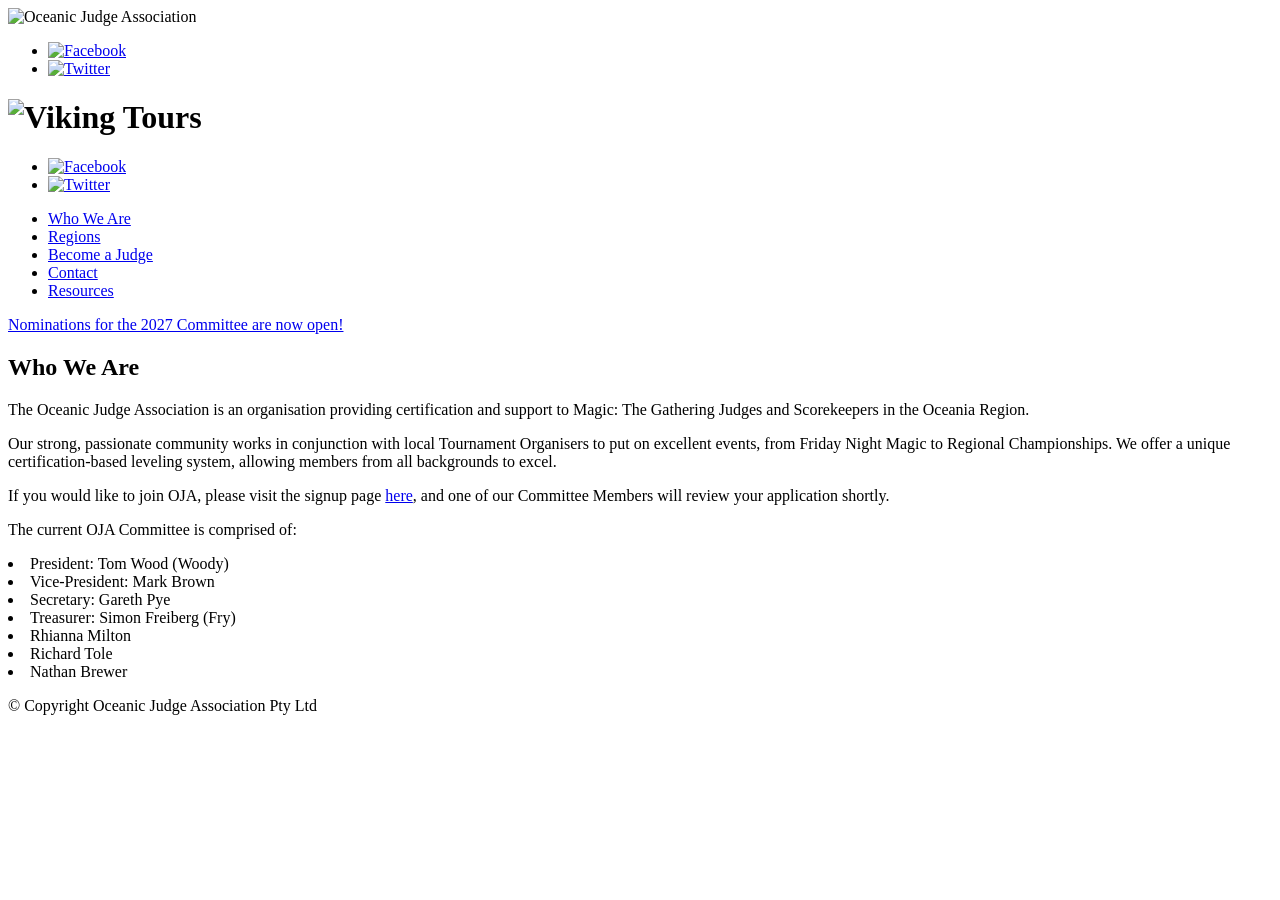
==== index.html @ 08a1e0ea "Added banner & nomination page. Removed UI reference page from life content" ====
<!doctype html>
<html lang="en-us">

    <head>

        <!-- Meta -->
        <meta charset="utf-8">
        <meta http-equiv="x-ua-compatible" content="ie=edge">
        <meta name="viewport" content="width=device-width,initial-scale=1">

        <title>Oceanic Judge Association</title>
        <meta name="description" content="">

        <!-- The compiled CSS file -->
        <link rel="stylesheet" href="css/production.css">

        <!-- Web fonts -->
        <link href="https://fonts.googleapis.com/css?family=Cabin:400,700|Playfair+Display:900" rel="stylesheet">

        <!-- favicon.ico. Place these in the root directory. -->
        <link rel="shortcut icon" href="favicon.ico">

    </head>

    <body>


    <div class="grid-row">

                <!-- Header -->
        <header class="header full-width">

            <!-- Mobile header -->
            <div class="show-on-mobile pt1 pl2 pr2 mb1">
                <div class="border--bottom pt1">
                    <div class="grid-row grid-row--center pb1">
                        <div class="grid-column span-half">
                            <!-- Mobile logo -->
                            <div class="mb0"><img class="logo--mobile" src="/img/mobile-logo.svg" alt="Oceanic Judge Association" title="Oceanic Judge Association"></div>
                        </div>
                        <div class="grid-column span-half align--right">
                            <!-- Mobile social links -->
                            <ul class="mobile-social-links list--inline">
                                <li class="mr1"><a class="link link--default" href="https://www.facebook.com/MagicJudges"><img class="icon" src="/img/facebook.svg" alt="Facebook"></a></li>
                                <li><a class="link link--default" href="https://x.com/MagicJudges"><img class="icon" src="/img/twitter.svg" alt="Twitter"></a></li>
                            </ul>
                        </div>
                    </div>
                </div>
            </div>

            <!-- Desktop header -->
            <!-- Desktop logo -->
            <h1 class="hide-on-mobile logo-container absolute block full-width align--center"><img class="logo--desktop" src="/img/desktop-logo.svg" alt="Viking Tours" title="Viking Tours"></h1>
            <!-- Social links -->
            <ul class="pt1 no-bullets align--center hide-on-mobile">
                <li><a class="link link--default" href="https://www.facebook.com/MagicJudges"><img class="icon" src="/img/facebook.svg" alt="Facebook"></a></li>
                <li><a class="link link--default" href="https://x.com/MagicJudges"><img class="icon" src="/img/twitter.svg" alt="Twitter"></a></li>
            </ul>

        </header>
        
        <!-- Hero image -->
        <div class="hero-container full-width show-on-mobile pt1 pl2 pr2">
            <div class="hero full-width full-height" style="background:rgba(0,0,0,0) url(/img/1.jpg) no-repeat scroll center center/cover"></div>
        </div>
        <div class="hide-on-mobile hero" style="background:rgba(0,0,0,0) url(/img/1.jpg) no-repeat scroll center center/cover"></div>

        <!-- Body -->
        <div class="body full-width pt1 pr2 pb2 pl2">
            <!-- Navigation -->
            <nav id="menu" class="navigation border--bottom pt1">
                <ul class="no-bullets list--inline pb1 bold">
                    <li class="small mr2"><a class="link link--text current" href="/">Who We Are</a></li>
                    <li class="small mr2"><a class="link link--text" href="/regions.html">Regions</a></li>
                    <li class="small mr2"><a class="link link--text" href="/signup.html">Become a Judge</a></li>
                    <li class="small mr2"><a class="link link--text" href="/contact.html">Contact</a></li>
                    <li class="small mr2"><a class="link link--text" href="/resources.html">Resources</a></li>
                </ul>
            </nav>
            <!-- Announcement -->
            <div class="bg--primary-color text--white align--center pt1 pb1 mb1">
                <p class="bold mb0"><a class="text--white" href=/nominate.html>Nominations for the 2027 Committee are now open!</a></p>
            </div>
            <!-- Page Content -->
            <main class="content pt2 pb2">
                <h2>Who We Are</h2>
                <p>The Oceanic Judge Association is an organisation providing certification and support to Magic: The Gathering Judges and Scorekeepers in the Oceania Region.</p>
                <p>Our strong, passionate community works in conjunction with local Tournament Organisers to put on excellent events, from Friday Night Magic to Regional Championships. We offer a unique certification-based leveling system, allowing members from all backgrounds to excel.</p>
                <p>If you would like to join OJA, please visit the signup page <a class="link--body link" href="/signup.html">here</a>, and one of our Committee Members will review your application shortly.</p>
                <p>The current OJA Committee is comprised of:</p>
                <li>President: Tom Wood (Woody)</li>
                <li>Vice-President: Mark Brown</li>
                <li>Secretary: Gareth Pye</li>
                <li>Treasurer: Simon Freiberg (Fry)</li>
                <li>Rhianna Milton</li>
                <li>Richard Tole</li>
                <li>Nathan Brewer</li>
            </main>
                        <!-- Footer -->
            <footer class="border--top pt1 pb1">
                <p class="text--gray small mb0">&copy; Copyright Oceanic Judge Association Pty Ltd</p>
            </footer>
        </div><!-- end Body -->

    </div>

    </body>
</html>
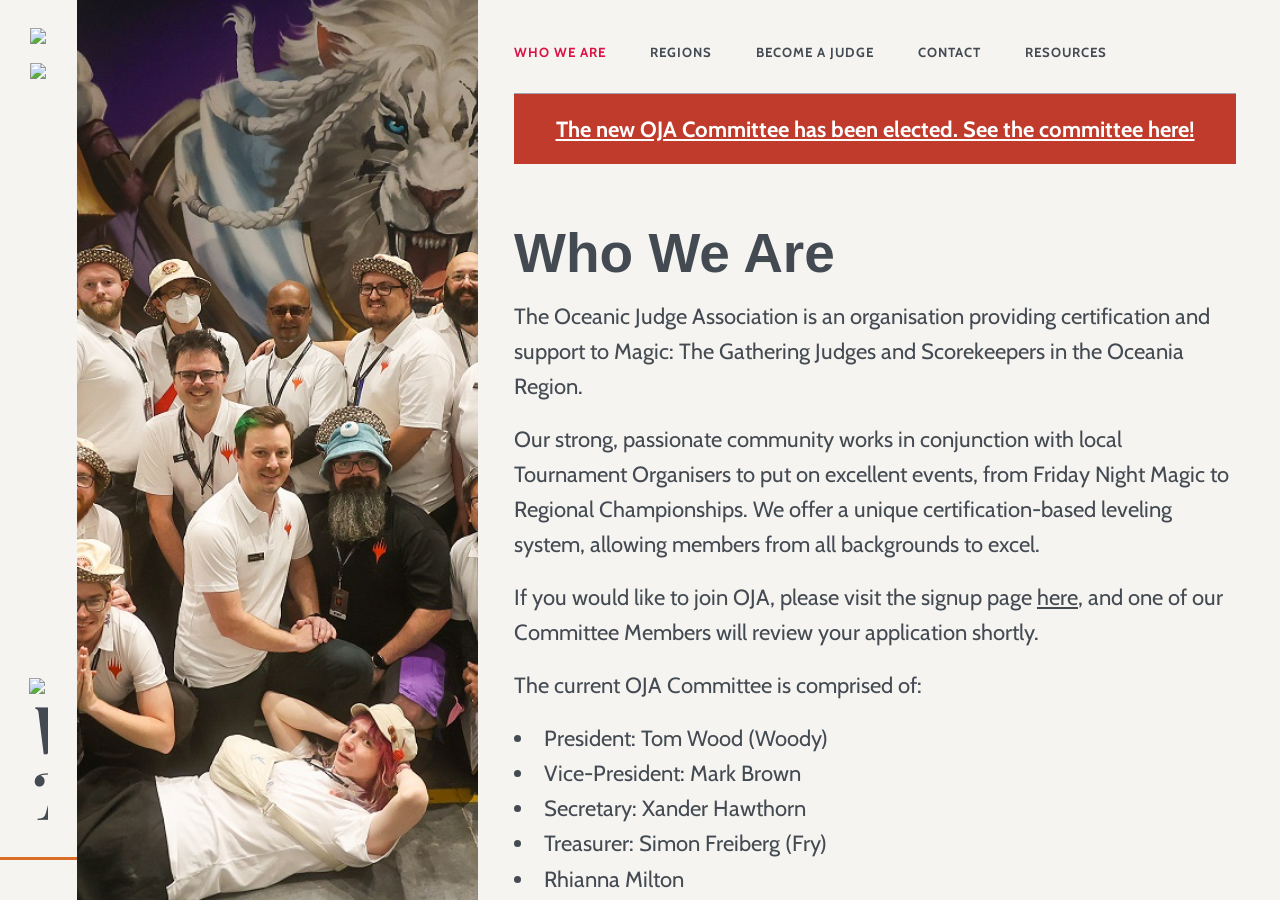
==== commit 355a2d0e: "Updated text to show the new committee" ====
--- a/index.html
+++ b/index.html
@@ -80,7 +80,7 @@
             </nav>
             <!-- Announcement -->
             <div class="bg--primary-color text--white align--center pt1 pb1 mb1">
-                <p class="bold mb0"><a class="text--white" href=/nominate.html>Nominations for the 2027 Committee are now open!</a></p>
+                <p class="bold mb0"><a class="text--white" href=/nominate.html>The new OJA Committee has been elected. See the committee here!</a></p>
             </div>
             <!-- Page Content -->
             <main class="content pt2 pb2">
@@ -91,11 +91,11 @@
                 <p>The current OJA Committee is comprised of:</p>
                 <li>President: Tom Wood (Woody)</li>
                 <li>Vice-President: Mark Brown</li>
-                <li>Secretary: Gareth Pye</li>
+                <li>Secretary: Xander Hawthorn</li>
                 <li>Treasurer: Simon Freiberg (Fry)</li>
                 <li>Rhianna Milton</li>
                 <li>Richard Tole</li>
-                <li>Nathan Brewer</li>
+                <li>Matteo Mascelloni</li>
             </main>
                         <!-- Footer -->
             <footer class="border--top pt1 pb1">
--- a/css/production.css
+++ b/css/production.css
@@ -0,0 +1,1598 @@
+/*! normalize.css v7.0.0 | MIT License | github.com/necolas/normalize.css */
+html {
+    line-height: 1.15;
+    -ms-text-size-adjust: 100%;
+    -webkit-text-size-adjust: 100%;
+}
+body {
+    margin: 0;
+}
+article,
+aside,
+footer,
+header,
+nav,
+section {
+    display: block;
+}
+h1 {
+    font-size: 2em;
+    margin: 0.67em 0;
+}
+figcaption,
+figure,
+main {
+    display: block;
+}
+figure {
+    margin: 1em 40px;
+}
+hr {
+    -webkit-box-sizing: content-box;
+    box-sizing: content-box;
+    height: 0;
+    overflow: visible;
+}
+pre {
+    font-family: monospace, monospace;
+    font-size: 1em;
+}
+a {
+    background-color: transparent;
+    -webkit-text-decoration-skip: objects;
+}
+abbr[title] {
+    border-bottom: none;
+    text-decoration: underline;
+    -webkit-text-decoration: underline dotted;
+    text-decoration: underline dotted;
+}
+b,
+strong {
+    font-weight: inherit;
+}
+b,
+strong {
+    font-weight: bolder;
+}
+code,
+kbd,
+samp {
+    font-family: monospace, monospace;
+    font-size: 1em;
+}
+dfn {
+    font-style: italic;
+}
+mark {
+    background-color: #ff0;
+    color: #000;
+}
+small {
+    font-size: 80%;
+}
+sub,
+sup {
+    font-size: 75%;
+    line-height: 0;
+    position: relative;
+    vertical-align: baseline;
+}
+sub {
+    bottom: -0.25em;
+}
+sup {
+    top: -0.5em;
+}
+audio,
+video {
+    display: inline-block;
+}
+audio:not([controls]) {
+    display: none;
+    height: 0;
+}
+img {
+    border-style: none;
+}
+svg:not(:root) {
+    overflow: hidden;
+}
+button,
+input,
+optgroup,
+select,
+textarea {
+    font-family: sans-serif;
+    font-size: 100%;
+    line-height: 1.15;
+    margin: 0;
+}
+button,
+input {
+    overflow: visible;
+}
+button,
+select {
+    text-transform: none;
+}
+[type="reset"],
+[type="submit"],
+button,
+html [type="button"] {
+    -webkit-appearance: button;
+}
+[type="button"]::-moz-focus-inner,
+[type="reset"]::-moz-focus-inner,
+[type="submit"]::-moz-focus-inner,
+button::-moz-focus-inner {
+    border-style: none;
+    padding: 0;
+}
+[type="button"]:-moz-focusring,
+[type="reset"]:-moz-focusring,
+[type="submit"]:-moz-focusring,
+button:-moz-focusring {
+    outline: 1px dotted ButtonText;
+}
+fieldset {
+    padding: 0.35em 0.75em 0.625em;
+}
+legend {
+    -webkit-box-sizing: border-box;
+    box-sizing: border-box;
+    color: inherit;
+    display: table;
+    max-width: 100%;
+    padding: 0;
+    white-space: normal;
+}
+progress {
+    display: inline-block;
+    vertical-align: baseline;
+}
+textarea {
+    overflow: auto;
+}
+[type="checkbox"],
+[type="radio"] {
+    -webkit-box-sizing: border-box;
+    box-sizing: border-box;
+    padding: 0;
+}
+[type="number"]::-webkit-inner-spin-button,
+[type="number"]::-webkit-outer-spin-button {
+    height: auto;
+}
+[type="search"] {
+    -webkit-appearance: textfield;
+    outline-offset: -2px;
+}
+[type="search"]::-webkit-search-cancel-button,
+[type="search"]::-webkit-search-decoration {
+    -webkit-appearance: none;
+}
+::-webkit-file-upload-button {
+    -webkit-appearance: button;
+    font: inherit;
+}
+details,
+menu {
+    display: block;
+}
+summary {
+    display: list-item;
+}
+canvas {
+    display: inline-block;
+}
+template {
+    display: none;
+}
+[hidden] {
+    display: none;
+}
+blockquote,
+caption,
+dd,
+dl,
+fieldset,
+figure,
+form,
+hr,
+ol,
+pre,
+table,
+td,
+th,
+ul {
+    margin: 0;
+    padding: 0;
+}
+[tabindex="-1"]:focus {
+    outline: 0;
+}
+body,
+button,
+input,
+select,
+textarea {
+    -webkit-font-smoothing: antialiased;
+    -webkit-text-size-adjust: 100%;
+}
+a:active,
+a:hover {
+    outline: 0;
+}
+[role="button"],
+a,
+button,
+input,
+label,
+select,
+textarea {
+    -ms-touch-action: manipulation;
+    touch-action: manipulation;
+}
+ol,
+ul {
+    margin-bottom: 0;
+}
+ol ol,
+ol ul,
+ul ol,
+ul ul {
+    margin-bottom: 0;
+}
+b,
+strong {
+    line-height: inherit;
+}
+em,
+i {
+    font-style: italic;
+    line-height: inherit;
+}
+table {
+    display: table;
+    max-width: 100%;
+}
+td,
+th {
+    line-height: 1.6rem;
+    vertical-align: middle;
+}
+th {
+    text-align: left;
+}
+form {
+    font-size: 1rem;
+}
+fieldset {
+    border: 0;
+    min-width: 0;
+}
+legend {
+    line-height: inherit;
+    margin: 0;
+}
+input,
+optgroup,
+select,
+textarea {
+    line-height: inherit;
+}
+input,
+label,
+select {
+    vertical-align: middle;
+}
+input[type="file"] {
+    display: block;
+    width: 100%;
+}
+textarea {
+    height: auto;
+    resize: vertical;
+}
+input:focus,
+select:focus,
+textarea:focus {
+    outline: 0;
+}
+.select select:focus:-moz-focusring {
+    color: transparent;
+    text-shadow: 0 0 0 #000;
+}
+select[multiple],
+select[size] {
+    height: auto;
+}
+.select--list:after {
+    content: none !important;
+}
+select::-ms-expand {
+    display: none;
+}
+option {
+    color: #444a52;
+    background-color: #fff;
+}
+fieldset[disabled] input,
+input[disabled],
+input[readonly] {
+    cursor: not-allowed;
+    opacity: 1;
+    pointer-events: none;
+}
+button {
+    line-height: inherit;
+    vertical-align: middle;
+}
+embed,
+iframe,
+img,
+object {
+    display: inline-block;
+    vertical-align: middle;
+}
+iframe {
+    border: 0;
+}
+img {
+    border: 0;
+    font-style: italic;
+    height: auto;
+    -ms-interpolation-mode: bicubic;
+}
+svg {
+    max-height: 100%;
+}
+.gm-style img {
+    max-width: none;
+}
+html {
+    -webkit-box-sizing: border-box;
+    box-sizing: border-box;
+    font-family: Cabin, Avenir, "Avenir Next", Trebuchet, Verdana, sans-serif;
+    font-size: 18px;
+    font-style: normal;
+    font-weight: 400;
+    min-height: 100%;
+    -webkit-tap-highlight-color: transparent;
+}
+*,
+:after,
+:before {
+    -webkit-box-sizing: inherit;
+    box-sizing: inherit;
+}
+body {
+    background-color: #f5f4f0 !important;
+    color: #444a52;
+    line-height: 1.6rem;
+    margin: 0;
+    padding: 0;
+    -moz-osx-font-smoothing: grayscale;
+}
+::-moz-selection {
+    background-color: #c03b2b;
+    color: #fff;
+    text-shadow: none;
+}
+::selection {
+    background-color: #c03b2b;
+    color: #fff;
+    text-shadow: none;
+}
+img::-moz-selection {
+    background: 0 0;
+}
+img::selection {
+    background: 0 0;
+}
+img::-moz-selection {
+    background: 0 0;
+}
+.btn {
+    background-image: none;
+    border-radius: 3px;
+    border-style: solid;
+    border-width: 1px;
+    cursor: pointer;
+    display: inline-block;
+    font-family: Cabin, Avenir, "Avenir Next", Trebuchet, Verdana, sans-serif;
+    font-size: 1rem;
+    letter-spacing: 1px;
+    font-weight: 700;
+    line-height: 1.6rem;
+    margin-bottom: 0;
+    padding: 0.45rem 1rem 0.35rem;
+    text-align: center;
+    text-decoration: none;
+    -ms-touch-action: manipulation;
+    touch-action: manipulation;
+    -webkit-transition: background-color 0.2s ease-out, background 0.2s ease-out, color 0.2s ease-out, border 0.2s ease-out;
+    transition: background-color 0.2s ease-out, background 0.2s ease-out, color 0.2s ease-out, border 0.2s ease-out;
+    -webkit-user-select: none;
+    -moz-user-select: none;
+    -ms-user-select: none;
+    user-select: none;
+    vertical-align: middle;
+    white-space: nowrap;
+    -webkit-appearance: none;
+    -moz-appearance: none;
+    appearance: none;
+}
+.btn:focus,
+.btn:hover {
+    outline: 0;
+    text-decoration: none;
+}
+.btn:active {
+    outline: 0;
+    background-image: none;
+}
+.btn.disabled,
+.btn[disabled],
+.btn[readonly],
+fieldset[disabled] .btn {
+    cursor: not-allowed !important;
+    opacity: 1;
+    pointer-events: none;
+}
+a.btn.disabled,
+fieldset[disabled] a.btn {
+    pointer-events: none;
+}
+.btn--default {
+    background-color: #c03b2b;
+    border-color: #c03b2b;
+    color: #fff;
+}
+.btn--default:focus,
+.btn--default:hover {
+    background-color: #962e22;
+    border-color: #962e22;
+}
+.btn--default:active {
+    background-color: #6d2118;
+    border-color: #6d2118;
+}
+.btn--outline,
+.btn--outline:visited {
+    background-color: transparent;
+    border-color: #9fa5af;
+    border-width: 1px;
+    color: #444a52;
+}
+.btn--outline:focus,
+.btn--outline:hover,
+.btn--outline:visited:focus,
+.btn--outline:visited:hover {
+    background-color: transparent;
+    border-color: #444a52;
+}
+.btn--outline:active,
+.btn--outline:visited:active {
+    background-color: transparent;
+    border-color: #9fa5af;
+}
+.container {
+    margin-left: auto;
+    margin-right: auto;
+    max-width: 1000px;
+    width: 90%;
+}
+canvas,
+iframe,
+img,
+svg,
+video {
+    max-width: 100%;
+}
+.logo-container {
+    bottom: 0.6rem;
+}
+.logo--mobile {
+    max-height: 19px;
+}
+.logo--desktop {
+    max-width: 19px;
+}
+.icon {
+    max-width: 18px;
+    max-height: 18px;
+}
+.form-control {
+    background-image: none;
+    background: #fff;
+    border: 1px solid #9fa5af;
+    border-radius: 3px;
+    color: #444a52;
+    display: block;
+    font-family: Cabin, Avenir, "Avenir Next", Trebuchet, Verdana, sans-serif;
+    font-size: 1rem;
+    line-height: 1.6rem;
+    max-width: 100%;
+    padding: 0.35rem 0.8rem 0.25rem;
+    width: 100%;
+    -moz-osx-font-smoothing: grayscale;
+}
+.form-control:focus {
+    border-color: #c03b2b;
+}
+.label {
+    cursor: default;
+    display: inline-block;
+    font-weight: 700;
+    max-width: 100%;
+}
+.legend {
+    display: block;
+    white-space: normal;
+    width: 100%;
+}
+.form--stacked .checkbox,
+.form--stacked .input,
+.form--stacked .label,
+.form--stacked .radio,
+.form--stacked .select,
+.form--stacked .textarea {
+    display: block;
+    width: 100%;
+}
+.form--inline .form-control {
+    display: inline-block;
+    vertical-align: middle;
+    width: auto;
+}
+.form--inline .checkbox,
+.form--inline .radio {
+    display: inline-block;
+    vertical-align: middle;
+}
+.select {
+    color: #444a52;
+    display: block;
+    position: relative;
+}
+.select select {
+    background-color: #fff;
+    border: 1px solid #9fa5af;
+    border-radius: 3px;
+    color: #444a52;
+    cursor: pointer;
+    display: inline-block;
+    font-family: Cabin, Avenir, "Avenir Next", Trebuchet, Verdana, sans-serif;
+    line-height: 1.6rem;
+    margin: 0;
+    outline: 0;
+    padding: 0.35rem 0.8rem 0.25rem;
+    width: 100%;
+    -webkit-appearance: none;
+    -moz-appearance: none;
+    appearance: none;
+}
+.select select > option {
+    background-color: #fff;
+}
+.select:after {
+    border-top: 5px solid;
+    border-right: 5px solid transparent;
+    border-bottom: 5px solid transparent;
+    border-left: 5px solid transparent;
+    content: "";
+    display: inline-block;
+    height: 0;
+    margin-top: -2px;
+    pointer-events: none;
+    position: absolute;
+    right: 13px;
+    top: 50%;
+    width: 0;
+}
+::-webkit-input-placeholder {
+    color: #9fa5af;
+    -webkit-font-smoothing: antialiased;
+}
+::-moz-placeholder {
+    color: #9fa5af;
+    -moz-osx-font-smoothing: grayscale;
+}
+:-ms-input-placeholder {
+    color: #9fa5af;
+}
+.grid-row {
+    display: -webkit-box;
+    display: -ms-flexbox;
+    display: flex;
+    -webkit-box-flex: 0;
+    -ms-flex: 0 1 auto;
+    flex: 0 1 auto;
+    -webkit-box-orient: horizontal;
+    -webkit-box-direction: normal;
+    -ms-flex-direction: row;
+    flex-direction: row;
+    -ms-flex-wrap: wrap;
+    flex-wrap: wrap;
+    margin: 0 -0.8rem;
+}
+.grid-column {
+    -webkit-box-flex: 1;
+    -ms-flex: 1 0 0%;
+    flex: 1 0 0%;
+    padding: 0 0.8rem;
+}
+.grid-row--flex-cells > .grid-column {
+    display: -webkit-box;
+    display: -ms-flexbox;
+    display: flex;
+}
+.grid-row--top {
+    -webkit-box-align: start;
+    -ms-flex-align: start;
+    align-items: flex-start;
+}
+.grid-row--center {
+    -webkit-box-align: center;
+    -ms-flex-align: center;
+    align-items: center;
+}
+.grid-row--bottom {
+    -webkit-box-align: end;
+    -ms-flex-align: end;
+    align-items: flex-end;
+}
+.column--top {
+    -ms-flex-item-align: start;
+    align-self: flex-start;
+}
+.column--center {
+    -ms-flex-item-align: center;
+    align-self: center;
+}
+.column--bottom {
+    -ms-flex-item-align: end;
+    align-self: flex-end;
+}
+.span-12,
+.span-whole {
+    -ms-flex-preferred-size: 100%;
+    flex-basis: 100%;
+    max-width: 100%;
+}
+.span-6,
+.span-half {
+    -ms-flex-preferred-size: 50%;
+    flex-basis: 50%;
+    max-width: 50%;
+}
+.span-4,
+.span-one-third {
+    -ms-flex-preferred-size: 33.33333%;
+    flex-basis: 33.33333%;
+    max-width: 33.33333%;
+}
+.span-8,
+.span-two-thirds {
+    -ms-flex-preferred-size: 66.66667%;
+    flex-basis: 66.66667%;
+    max-width: 66.66667%;
+}
+.span-3,
+.span-one-fourth {
+    -ms-flex-preferred-size: 25%;
+    flex-basis: 25%;
+    max-width: 25%;
+}
+.span-two-fourths {
+    -ms-flex-preferred-size: 50%;
+    flex-basis: 50%;
+    max-width: 50%;
+}
+.span-9,
+.span-three-fourths {
+    -ms-flex-preferred-size: 75%;
+    flex-basis: 75%;
+    max-width: 75%;
+}
+.span-one-fifth {
+    -ms-flex-preferred-size: 20%;
+    flex-basis: 20%;
+    max-width: 20%;
+}
+.span-two-fifths {
+    -ms-flex-preferred-size: 40%;
+    flex-basis: 40%;
+    max-width: 40%;
+}
+.span-three-fifths {
+    -ms-flex-preferred-size: 60%;
+    flex-basis: 60%;
+    max-width: 60%;
+}
+.span-four-fifths {
+    -ms-flex-preferred-size: 80%;
+    flex-basis: 80%;
+    max-width: 80%;
+}
+.span-1 {
+    -ms-flex-preferred-size: 8.33333%;
+    flex-basis: 8.33333%;
+    max-width: 8.33333%;
+}
+.span-2 {
+    -ms-flex-preferred-size: 16.66667%;
+    flex-basis: 16.66667%;
+    max-width: 16.66667%;
+}
+.span-5 {
+    -ms-flex-preferred-size: 41.66667%;
+    flex-basis: 41.66667%;
+    max-width: 41.66667%;
+}
+.span-7 {
+    -ms-flex-preferred-size: 58.33333%;
+    flex-basis: 58.33333%;
+    max-width: 58.33333%;
+}
+.span-10 {
+    -ms-flex-preferred-size: 83.33333%;
+    flex-basis: 83.33333%;
+    max-width: 83.33333%;
+}
+.span-11 {
+    -ms-flex-preferred-size: 91.66667%;
+    flex-basis: 91.66667%;
+    max-width: 91.66667%;
+}
+.offset-12 {
+    margin-left: 100%;
+}
+.offset-6,
+.offset-half {
+    margin-left: 50%;
+}
+.offset-4,
+.offset-one-third {
+    margin-left: 33.33333%;
+}
+.offset-8,
+.offset-two-thirds {
+    margin-left: 66.66667%;
+}
+.offset-3,
+.offset-one-fourth {
+    margin-left: 25%;
+}
+.offset-two-fourths {
+    margin-left: 50%;
+}
+.offset-9,
+.offset-three-fourths {
+    margin-left: 75%;
+}
+.offset-one-fifth {
+    margin-left: 20%;
+}
+.offset-two-fifths {
+    margin-left: 40%;
+}
+.offset-three-fifths {
+    margin-left: 60%;
+}
+.offset-four-fifths {
+    margin-left: 80%;
+}
+.offset-1 {
+    margin-left: 8.33333%;
+}
+.offset-2 {
+    margin-left: 16.66667%;
+}
+.offset-5 {
+    margin-left: 41.66667%;
+}
+.offset-7 {
+    margin-left: 58.33333%;
+}
+.offset-10 {
+    margin-left: 83.33333%;
+}
+.offset-11 {
+    margin-left: 91.66667%;
+}
+.default-links a,
+.default-links a:link,
+.default-links a:visited,
+.link,
+.link:link,
+.link:visited {
+    color: #c03b2b;
+    text-decoration: none;
+    -webkit-transition: color 0.2s ease-out;
+    transition: color 0.2s ease-out;
+}
+.default-links a:focus,
+.default-links a:hover,
+.link:focus,
+.link:hover {
+    color: #9a2f23;
+}
+.default-links a:active,
+.link:active {
+    background-image: none;
+    color: #81281d;
+    outline: 0;
+    -webkit-transition: color 0.2s ease-out;
+    transition: color 0.2s ease-out;
+}
+.link--text,
+.link--text:link,
+.link--text:visited {
+    color: #444a52;
+}
+.link--body,
+.link--body:link,
+.link--body:visited {
+    color: #444a52;
+    text-decoration:underline;
+}
+.link--body:focus,
+.link--body:hover {
+    color: #9a2f23;
+}
+.link--text:focus,
+.link--text:hover {
+    color: #c03b2b;
+}
+.link--text:active {
+    color: #9a2f23;
+}
+.no-bullets {
+    list-style: none;
+}
+.list--indented {
+    padding-left: 2.4rem;
+}
+.list--inline {
+    font-size: 0;
+}
+.list--inline li {
+    display: inline-block;
+    font-size: 1rem;
+}
+.navigation {
+    text-transform: uppercase;
+}
+.navigation .current {
+    color: #db1244 !important;
+}
+.navigation li {
+    letter-spacing: 1px;
+}
+.hero-container {
+    height: 200px;
+}
+.h1,
+h1 {
+    font-size: 2.3rem;
+}
+.h2,
+h2 {
+    font-size: 2.3rem;
+}
+.h3,
+h3 {
+    font-size: 1.333rem;
+}
+.h4,
+dl,
+h4,
+ol,
+p,
+ul {
+    font-size: 1rem;
+}
+.h5,
+h5 {
+    font-size: 0.75rem;
+}
+.h6,
+.small,
+h6,
+small {
+    font-size: 0.75rem;
+}
+h1,
+h2,
+h3,
+h4,
+h5,
+h6 {
+    font-family: "Playfair Display", Times, serif;
+    font-weight: 700;
+    line-height: 1;
+    margin-top: 0;
+    margin-bottom: 0.8rem;
+    text-rendering: optimizeLegibility;
+}
+h6 {
+    color: #6e7784;
+}
+.h1,
+.h2,
+.h3,
+.h4,
+.h5,
+.h6 {
+    line-height: 1;
+    margin-bottom: 0.8rem;
+}
+p {
+    margin: 0 auto 0.8rem auto;
+}
+.small,
+small {
+    font-size: 0.6rem !important;
+}
+hr {
+    border: 0;
+    border-top: 1px solid #9fa5af;
+    display: block;
+    height: 1px;
+}
+.blockquote {
+    border-left: 4px solid #9fa5af;
+    font-family: Cabin, Avenir, "Avenir Next", Trebuchet, Verdana, sans-serif;
+    font-size: 1.333rem;
+    font-style: italic;
+    max-width: 100%;
+    margin-bottom: 0.8rem;
+    padding-left: 1.2rem;
+}
+.blockquote:after,
+.blockquote:before {
+    content: "";
+}
+.bold {
+    font-weight: 700;
+}
+.regular {
+    font-weight: 400;
+}
+.italic {
+    font-style: italic;
+}
+.align--left {
+    text-align: left;
+}
+.align--center {
+    text-align: center;
+}
+.align--right {
+    text-align: right;
+}
+.align--justify {
+    text-align: justify;
+}
+.line-height--base {
+    line-height: 1.6rem;
+}
+.line-height--heading {
+    line-height: 1;
+}
+.font--heading {
+    font-family: "Playfair Display", Times, serif;
+}
+.font--reading {
+    font-family: "Playfair Display", Times, serif;
+}
+.font--ui {
+    font-family: Cabin, Avenir, "Avenir Next", Trebuchet, Verdana, sans-serif;
+}
+.border--full {
+    border-color: #9fa5af;
+    border-style: solid;
+    border-width: 1px;
+}
+.border--top {
+    border-top-color: #9fa5af;
+    border-top-style: solid;
+    border-top-width: 1px;
+}
+.border--right {
+    border-right-color: #9fa5af;
+    border-right-style: solid;
+    border-right-width: 1px;
+}
+.border--bottom {
+    border-bottom-color: #9fa5af;
+    border-bottom-style: solid;
+    border-bottom-width: 1px;
+}
+.border--left {
+    border-left-color: #9fa5af;
+    border-left-style: solid;
+    border-left-width: 1px;
+}
+.border--none {
+    border: 0;
+}
+.rounded {
+    border-radius: 3px;
+}
+.rounded--top {
+    border-radius: 3px 3px 0 0;
+}
+.rounded--right {
+    border-radius: 0 3px 3px 0;
+}
+.rounded--bottom {
+    border-radius: 0 0 3px 3px;
+}
+.rounded--left {
+    border-radius: 3px 0 0 3px;
+}
+.circle {
+    border-radius: 50%;
+}
+.text--white {
+    color: #fff;
+}
+.text--lightest-gray {
+    color: #d1d4d9;
+}
+.text--light-gray {
+    color: #9fa5af;
+}
+.text--gray {
+    color: #6e7784;
+}
+.text--dark-gray {
+    color: #444a52;
+}
+.text--darkest-gray {
+    color: #1b1d20;
+}
+.text--primary-color {
+    color: #c03b2b;
+}
+.text--secondary-color {
+    color: #f5f4f0;
+}
+.text--tertiary-color {
+    color: #428bca;
+}
+.bg--white {
+    background-color: #fff;
+}
+.bg--lightest-gray {
+    background-color: #d1d4d9;
+}
+.bg--light-gray {
+    background-color: #9fa5af;
+}
+.bg--gray {
+    background-color: #6e7784;
+}
+.bg--dark-gray {
+    background-color: #444a52;
+}
+.bg--darkest-gray {
+    background-color: #1b1d20;
+}
+.bg--primary-color {
+    background-color: #c03b2b;
+}
+.bg--secondary-color {
+    background-color: #f5f4f0;
+}
+.bg--tertiary-color {
+    background-color: #428bca;
+}
+.m0 {
+    margin: 0;
+}
+.mt0 {
+    margin-top: 0;
+}
+.mr0 {
+    margin-right: 0;
+}
+.mb0 {
+    margin-bottom: 0;
+}
+.ml0 {
+    margin-left: 0;
+}
+.m1 {
+    margin: 0.8rem;
+}
+.mt1 {
+    margin-top: 0.8rem;
+}
+.mr1 {
+    margin-right: 0.8rem;
+}
+.mb1 {
+    margin-bottom: 0.8rem;
+}
+.ml1 {
+    margin-left: 0.8rem;
+}
+.m2 {
+    margin: 2rem;
+}
+.mt2 {
+    margin-top: 2rem;
+}
+.mr2 {
+    margin-right: 2rem;
+}
+.mb2 {
+    margin-bottom: 2rem;
+}
+.ml2 {
+    margin-left: 2rem;
+}
+.m3 {
+    margin: 3.2rem;
+}
+.mt3 {
+    margin-top: 3.2rem;
+}
+.mr3 {
+    margin-right: 3.2rem;
+}
+.mb3 {
+    margin-bottom: 3.2rem;
+}
+.ml3 {
+    margin-left: 3.2rem;
+}
+.m4 {
+    margin: 4.4rem;
+}
+.mt4 {
+    margin-top: 4.4rem;
+}
+.mr4 {
+    margin-right: 4.4rem;
+}
+.mb4 {
+    margin-bottom: 4.4rem;
+}
+.ml4 {
+    margin-left: 4.4rem;
+}
+.p-mb {
+    margin-bottom: 0.8rem;
+}
+.centered {
+    margin-right: auto;
+    margin-left: auto;
+}
+.p0 {
+    padding: 0;
+}
+.pt0 {
+    padding-top: 0;
+}
+.pr0 {
+    padding-right: 0;
+}
+.pb0 {
+    padding-bottom: 0;
+}
+.pl0 {
+    padding-left: 0;
+}
+.p1 {
+    padding: 0.8rem;
+}
+.pt1 {
+    padding-top: 0.8rem;
+}
+.pr1 {
+    padding-right: 0.8rem;
+}
+.pb1 {
+    padding-bottom: 0.8rem;
+}
+.pl1 {
+    padding-left: 0.8rem;
+}
+.p2 {
+    padding: 2rem;
+}
+.pt2 {
+    padding-top: 2rem;
+}
+.pr2 {
+    padding-right: 2rem;
+}
+.pb2 {
+    padding-bottom: 2rem;
+}
+.pl2 {
+    padding-left: 2rem;
+}
+.p3 {
+    padding: 3.2rem;
+}
+.pt3 {
+    padding-top: 3.2rem;
+}
+.pr3 {
+    padding-right: 3.2rem;
+}
+.pb3 {
+    padding-bottom: 3.2rem;
+}
+.pl3 {
+    padding-left: 3.2rem;
+}
+.p4 {
+    padding: 4.4rem;
+}
+.pt4 {
+    padding-top: 4.4rem;
+}
+.pr4 {
+    padding-right: 4.4rem;
+}
+.pb4 {
+    padding-bottom: 4.4rem;
+}
+.pl4 {
+    padding-left: 4.4rem;
+}
+.relative {
+    position: relative;
+}
+.absolute {
+    position: absolute;
+}
+.fixed {
+    position: fixed;
+}
+.top--0 {
+    top: 0;
+}
+.right--0 {
+    right: 0;
+}
+.bottom--0 {
+    bottom: 0;
+}
+.left--0 {
+    left: 0;
+}
+.z1 {
+    z-index: 1;
+}
+.z2 {
+    z-index: 2;
+}
+.z3 {
+    z-index: 3;
+}
+.z4 {
+    z-index: 4;
+}
+.z5 {
+    z-index: 5;
+}
+.vertical--top {
+    vertical-align: top;
+}
+.vertical--middle {
+    vertical-align: middle;
+}
+.vertical--bottom {
+    vertical-align: bottom;
+}
+.block {
+    display: block;
+}
+.inline-block {
+    display: inline-block;
+}
+.inline {
+    display: inline;
+}
+.flex {
+    display: -webkit-box;
+    display: -ms-flexbox;
+    display: flex;
+}
+.overflow--scroll {
+    overflow: scroll;
+}
+.overflow--hidden {
+    overflow: hidden;
+}
+.overflow--visible {
+    overflow: visible;
+}
+.overflow--auto {
+    overflow: auto;
+}
+.show-on-mobile {
+    display: none !important;
+}
+.float--left {
+    float: left;
+}
+.float--right {
+    float: right;
+}
+.float--none {
+    float: none;
+}
+.full-width {
+    width: 100%;
+}
+.half-width {
+    width: 50%;
+}
+.full-height {
+    height: 100%;
+}
+.fit {
+    max-width: 100%;
+}
+.clearfix:after,
+.clearfix:before {
+    content: "";
+    display: table;
+}
+.clearfix:after {
+    clear: both;
+}
+@media screen and (min-width: 1200px) {
+    html {
+        font-size: 22px;
+    }
+    .header {
+        position: fixed;
+        top: 0;
+        left: 0;
+        bottom: 0;
+        width: 3.5rem;
+    }
+    .hero {
+        position: fixed;
+        top: 0;
+        left: 3.5rem;
+        bottom: 0;
+        width: calc(85% - 610px - 3.5rem);
+    }
+    .body {
+        position: fixed;
+        top: 0;
+        right: 0;
+        bottom: 0;
+        max-width: 810px;
+        overflow-y: scroll;
+    }
+    .h1,
+    h1 {
+        font-size: 3rem;
+    }
+    .h2,
+    h2 {
+        font-family: "Geneva",Tahoma,Verdana,sans-serif; 
+        font-size: 2.5rem;
+    }
+    .h3,
+    h3 {
+        font-family: "Geneva",Tahoma,Verdana,sans-serif; 
+        font-size: 1.333rem;
+    }
+    .h4,
+    dl,
+    h4,
+    ol,
+    p,
+    ul {
+        font-size: 1rem;
+    }
+    .h5,
+    h5 {
+        font-size: 0.75rem;
+    }
+    .h6,
+    .small,
+    h6,
+    small {
+        font-size: 0.75rem;
+    }
+}
+@media screen and (max-width: 1200px) {
+    input,
+    select,
+    textarea {
+        font-size: 16px;
+    }
+    .btn {
+        display: block;
+        margin-bottom: 0.8rem;
+    }
+    .navigation {
+        margin-top: -0.5rem;
+    }
+    .block-on-mobile,
+    .show-on-mobile {
+        display: block !important;
+    }
+    .hide-on-mobile {
+        display: none !important;
+    }
+}
+@media screen and (max-width: 500px) {
+    .grid-row {
+        margin: 0 auto;
+    }
+    .grid-column {
+        -webkit-box-flex: 1;
+        -ms-flex-positive: 1;
+        flex-grow: 1;
+        -ms-flex-preferred-size: 100%;
+        flex-basis: 100%;
+        max-width: 100%;
+        padding: 0;
+        margin-left: 0;
+    }
+    .list--inline li {
+        display: block;
+    }
+    .mobile-social-links {
+        display: none;
+    }
+    .align--center-on-tiny {
+        text-align: center;
+    }
+}
+
+.container {
+    max-width: 900px;
+    margin: 0 auto;
+    background: white;
+    padding: 40px;
+    border-radius: 10px;
+    box-shadow: 0 10px 40px rgba(0,0,0,0.3);
+}
+
+header {
+    text-align: center;
+    margin-bottom: 40px;
+    padding-bottom: 20px;
+    border-bottom: 3px solid #da6e26;
+}
+
+.subtitle {
+    color: #666;
+    font-size: 1.1em;
+}
+
+.step {
+    background: #f8f9fa;
+    padding: 20px;
+    margin: 20px 0;
+    border-left: 5px solid #da6e26;
+    border-radius: 5px;
+}
+
+.step-number {
+    display: inline-block;
+    background: #da6e26;
+    color: white;
+    width: 35px;
+    height: 35px;
+    line-height: 35px;
+    text-align: center;
+    border-radius: 50%;
+    font-weight: bold;
+    margin-right: 15px;
+    font-size: 1.1em;
+}
+
+.step-title {
+    font-weight: bold;
+    font-size: 1.2em;
+    color: #3a322d;
+    margin-bottom: 10px;
+}
+
+.step-content {
+    margin-left: 50px;
+    color: #555;
+}
+
+.substeps {
+    margin-top: 10px;
+    padding-left: 20px;
+}
+
+.substep {
+    margin: 8px 0;
+    padding-left: 15px;
+    position: relative;
+}
+
+.substep:before {
+    content: "•";
+    position: absolute;
+    left: 0;
+    color: #da6e26;
+    font-weight: bold;
+}
+
+.resources {
+    background: #e8f4f8;
+    padding: 25px;
+    border-radius: 8px;
+    margin-top: 30px;
+}
+
+.resources h2 {
+    margin-top: 0;
+    color: #da6e26;
+}
+
+.resource-link {
+    display: block;
+    padding: 12px 15px;
+    margin: 10px 0;
+    background: white;
+    border-radius: 5px;
+    text-decoration: none;
+    color: #da6e26;
+    font-weight: 500;
+    transition: all 0.3s;
+    border: 2px solid #da6e26;
+}
+
+.resource-link:hover {
+    background: #da6e26;
+    color: white;
+}
+
+.highlight {
+    background: #fff3cd;
+    padding: 15px;
+    border-left: 4px solid #ffc107;
+    margin: 20px 0;
+    border-radius: 4px;
+}
+
+.success-box {
+    background: #d4edda;
+    border: 2px solid #28a745;
+    padding: 20px;
+    border-radius: 8px;
+    margin-top: 30px;
+    text-align: center;
+}
+
+.success-box h3 {
+    color: #155724;
+    margin-bottom: 10px;
+}
+
+@media (max-width: 600px) {
+    .container {
+        padding: 20px;
+    }
+    
+    h1 {
+        font-size: 1.8em;
+    }
+    
+    .step-content {
+        margin-left: 0;
+    }
+}
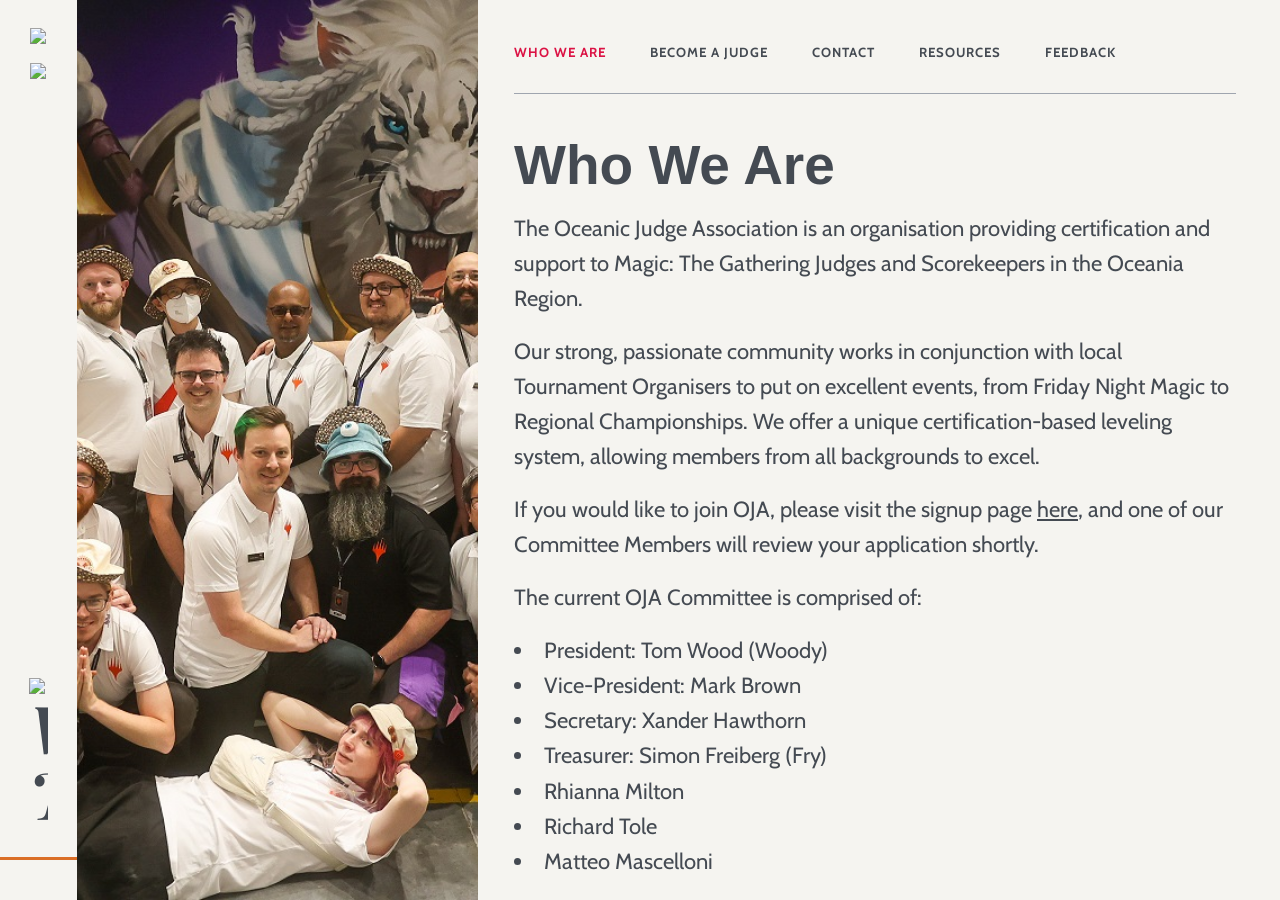
==== commit d63126c2: "Add feedback form, remove regions, remove announcement banner, add hero picture for feedback, update" ====
--- a/index.html
+++ b/index.html
@@ -72,16 +72,16 @@
             <nav id="menu" class="navigation border--bottom pt1">
                 <ul class="no-bullets list--inline pb1 bold">
                     <li class="small mr2"><a class="link link--text current" href="/">Who We Are</a></li>
-                    <li class="small mr2"><a class="link link--text" href="/regions.html">Regions</a></li>
                     <li class="small mr2"><a class="link link--text" href="/signup.html">Become a Judge</a></li>
                     <li class="small mr2"><a class="link link--text" href="/contact.html">Contact</a></li>
                     <li class="small mr2"><a class="link link--text" href="/resources.html">Resources</a></li>
+                    <li class="small mr2"><a class="link link--text" href="/feedback.html">Feedback</a></li>
                 </ul>
             </nav>
-            <!-- Announcement -->
+            <!-- Announcement
             <div class="bg--primary-color text--white align--center pt1 pb1 mb1">
-                <p class="bold mb0"><a class="text--white" href=/nominate.html>The new OJA Committee has been elected. See the committee here!</a></p>
-            </div>
+                <p class="bold mb0"><a class="text--white" href=/nominate.html>Nominations for the 2027 Committee are now open!</a></p>
+            </div> -->
             <!-- Page Content -->
             <main class="content pt2 pb2">
                 <h2>Who We Are</h2>
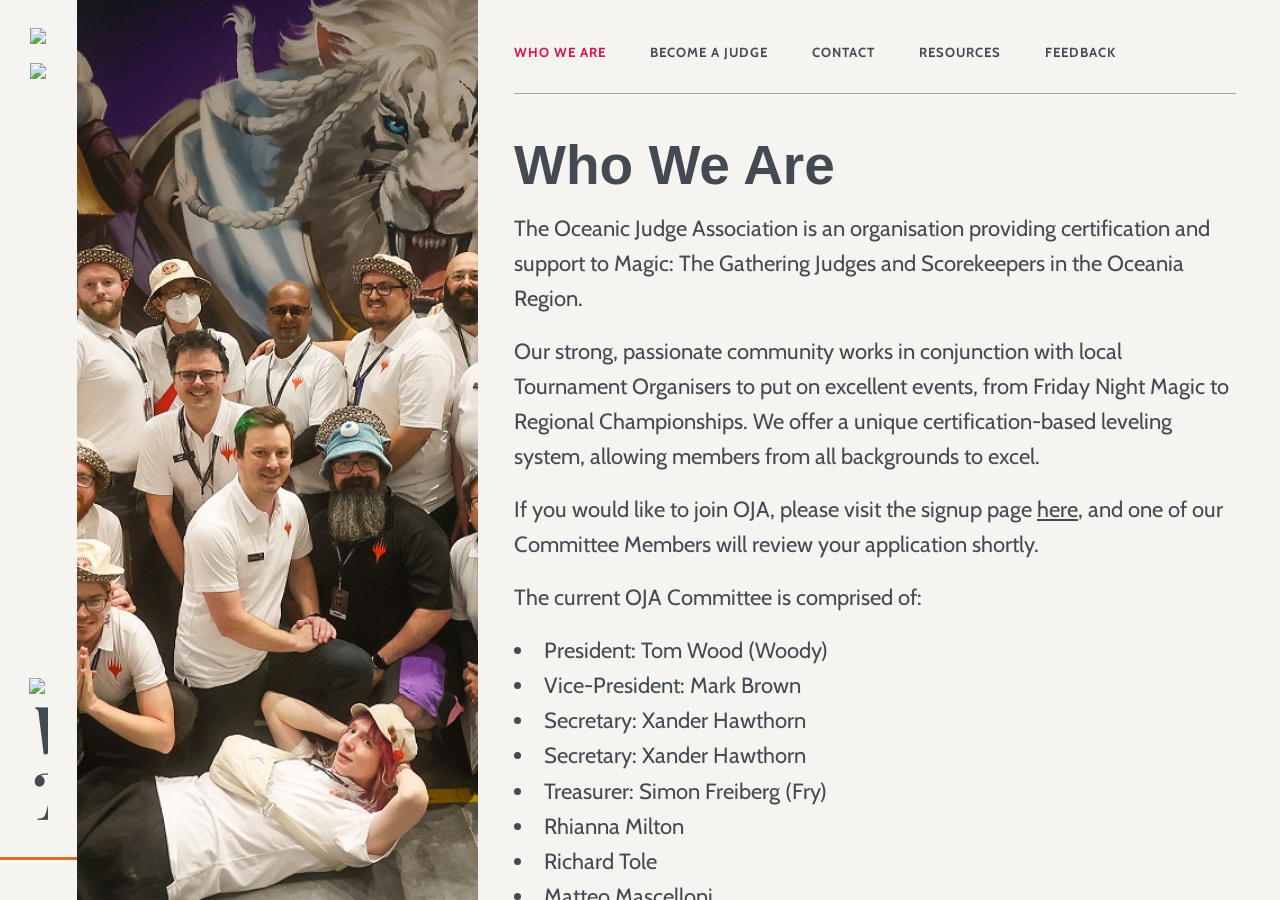
==== commit ce8ac25d: "Merge branch 'main' of https://github.com/oceanicjudgeassociation/oceanicjudgeassociation.github.io" ====
--- a/index.html
+++ b/index.html
@@ -92,9 +92,11 @@
                 <li>President: Tom Wood (Woody)</li>
                 <li>Vice-President: Mark Brown</li>
                 <li>Secretary: Xander Hawthorn</li>
+                <li>Secretary: Xander Hawthorn</li>
                 <li>Treasurer: Simon Freiberg (Fry)</li>
                 <li>Rhianna Milton</li>
                 <li>Richard Tole</li>
+                <li>Matteo Mascelloni</li>
                 <li>Matteo Mascelloni</li>
             </main>
                         <!-- Footer -->
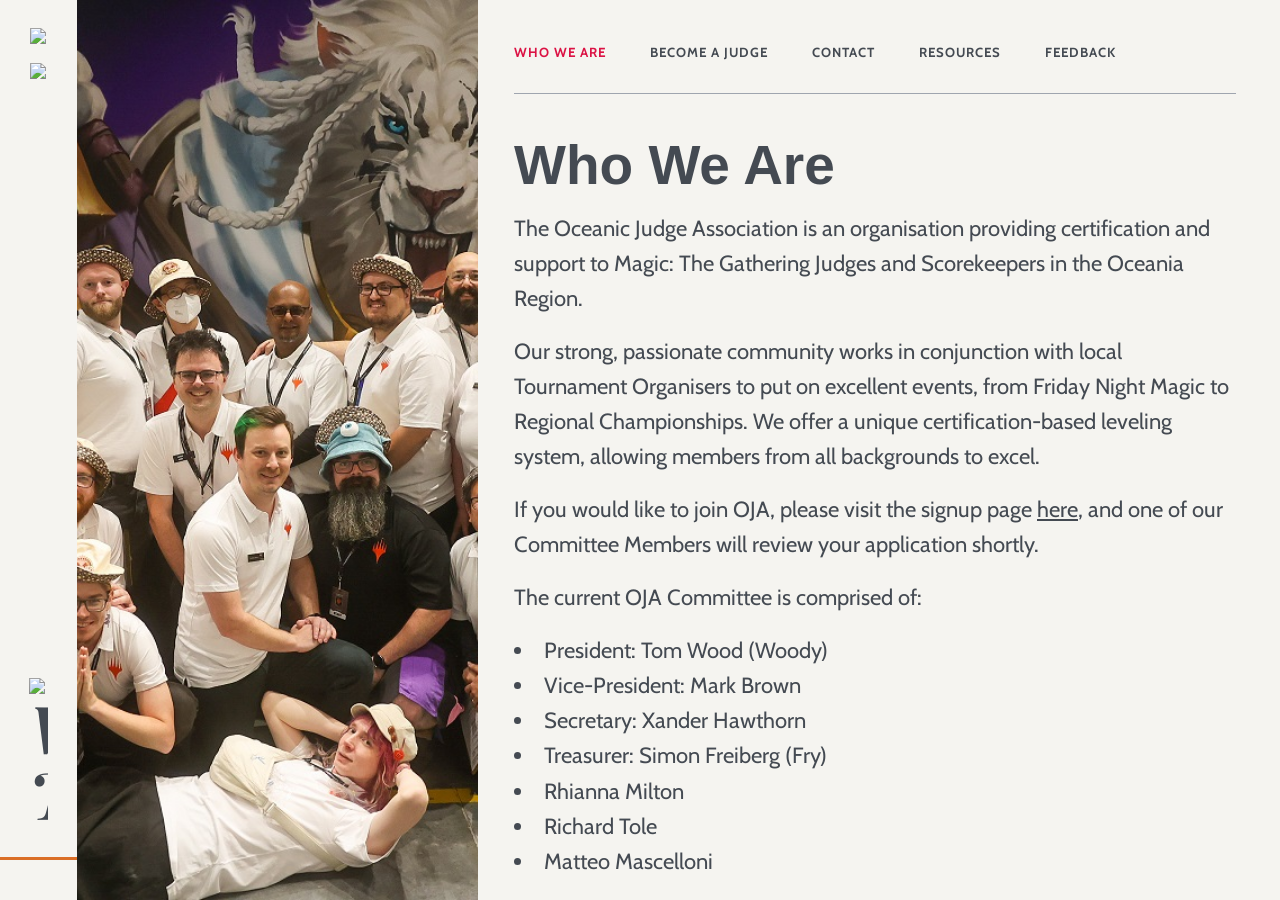
==== commit bc01de8b: "Fixed committee names" ====
--- a/index.html
+++ b/index.html
@@ -92,11 +92,9 @@
                 <li>President: Tom Wood (Woody)</li>
                 <li>Vice-President: Mark Brown</li>
                 <li>Secretary: Xander Hawthorn</li>
-                <li>Secretary: Xander Hawthorn</li>
                 <li>Treasurer: Simon Freiberg (Fry)</li>
                 <li>Rhianna Milton</li>
                 <li>Richard Tole</li>
-                <li>Matteo Mascelloni</li>
                 <li>Matteo Mascelloni</li>
             </main>
                         <!-- Footer -->
